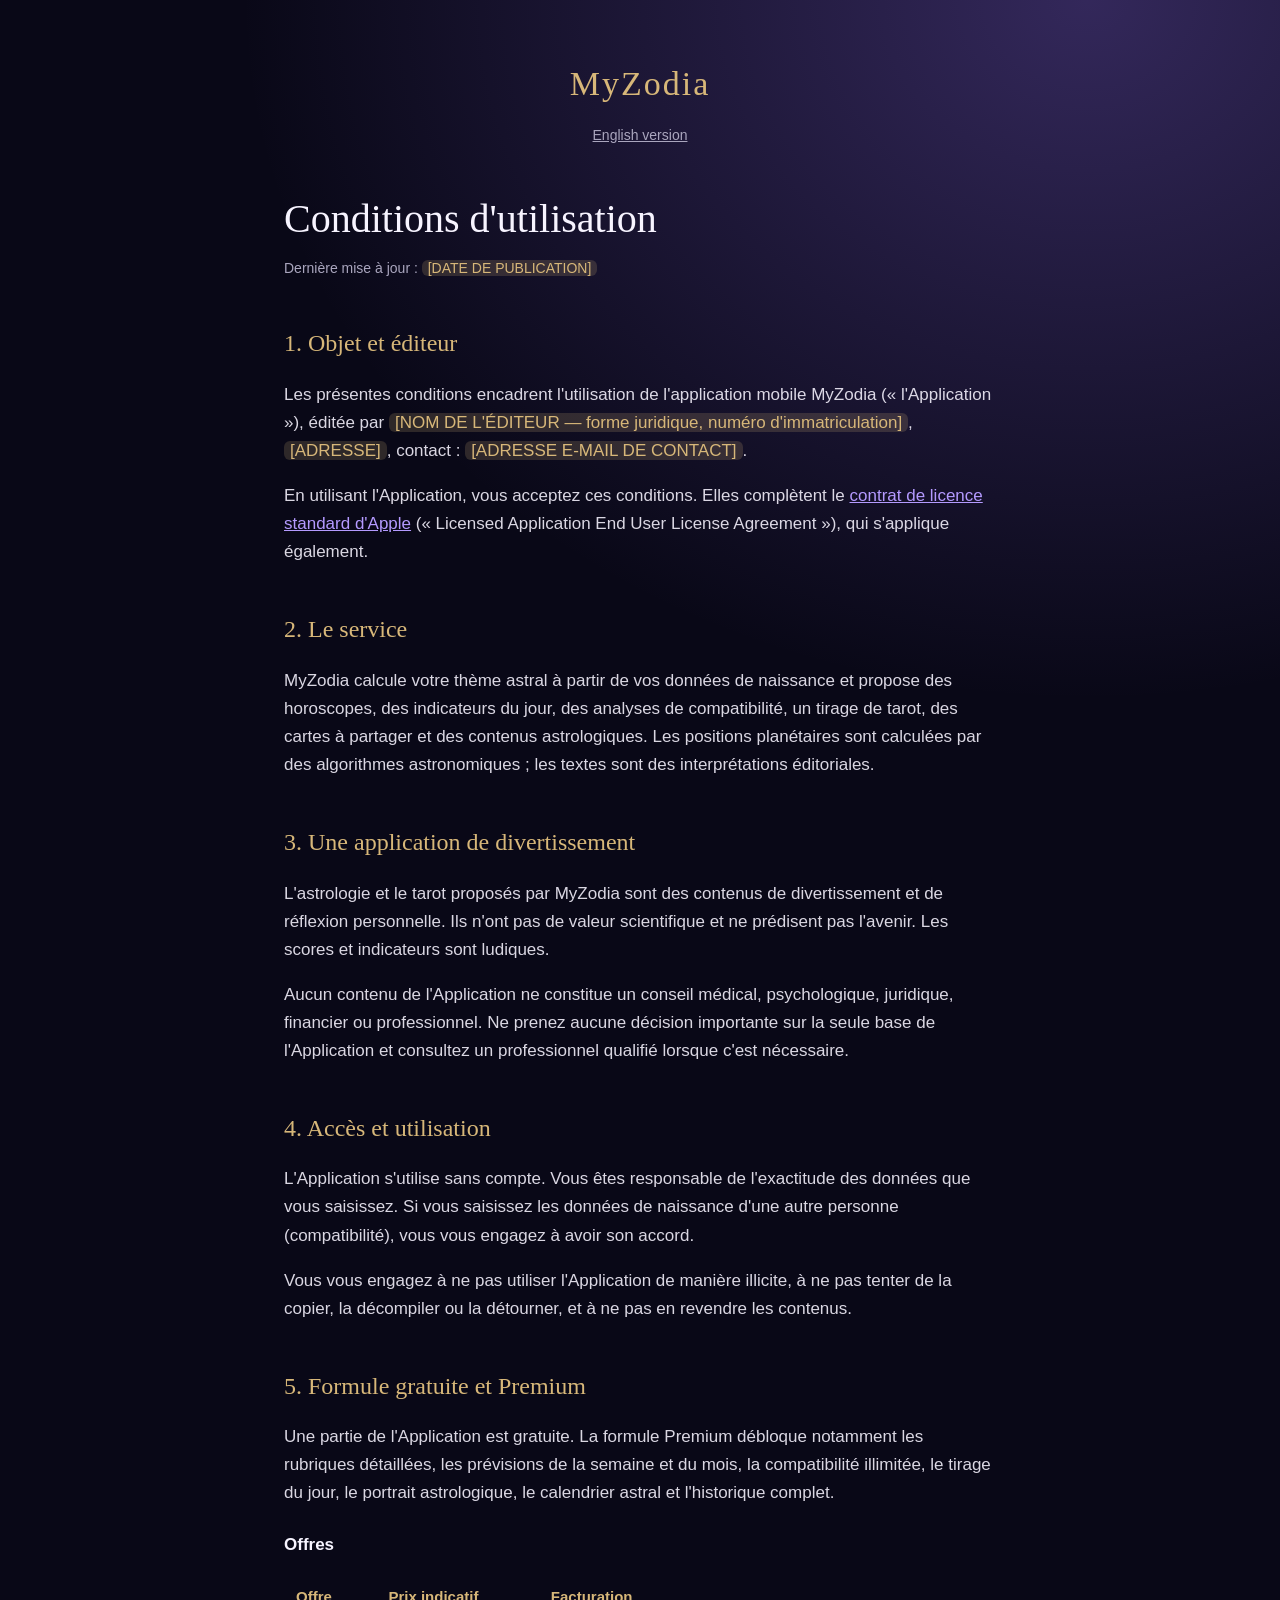
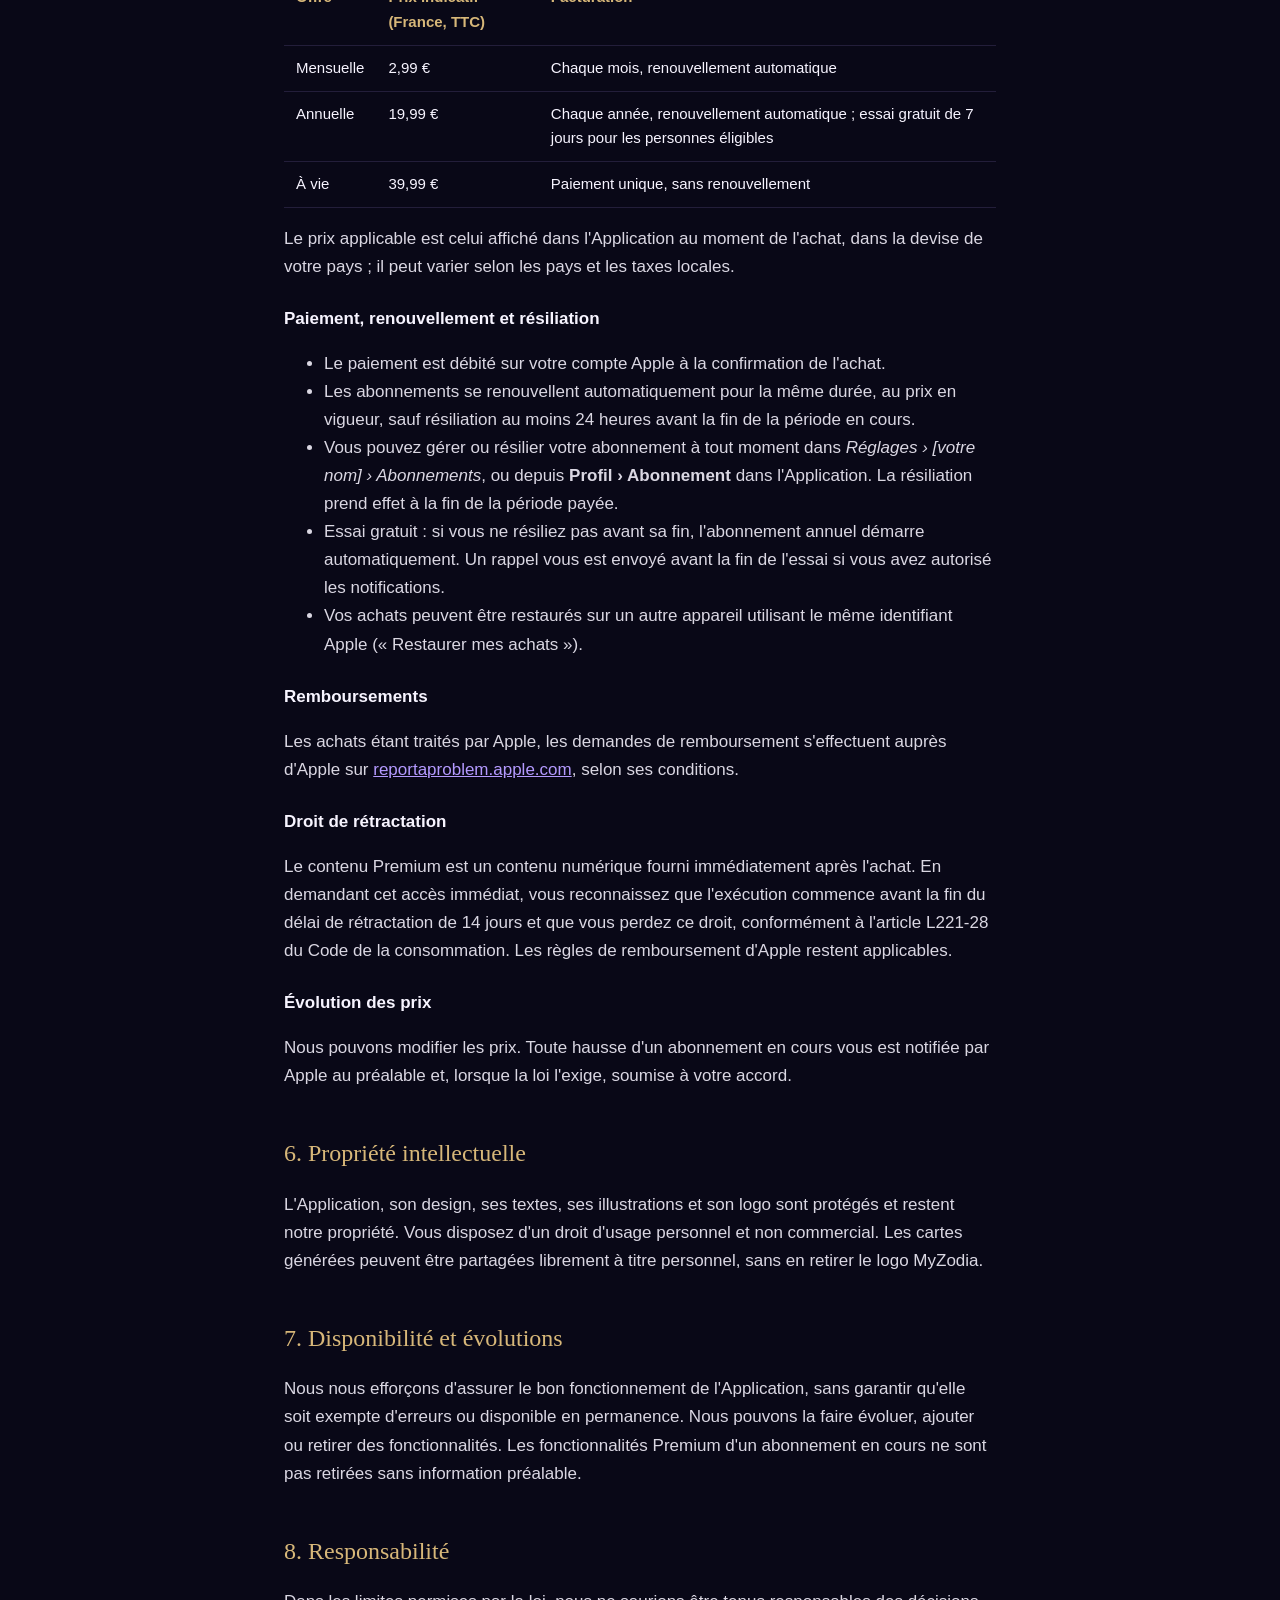
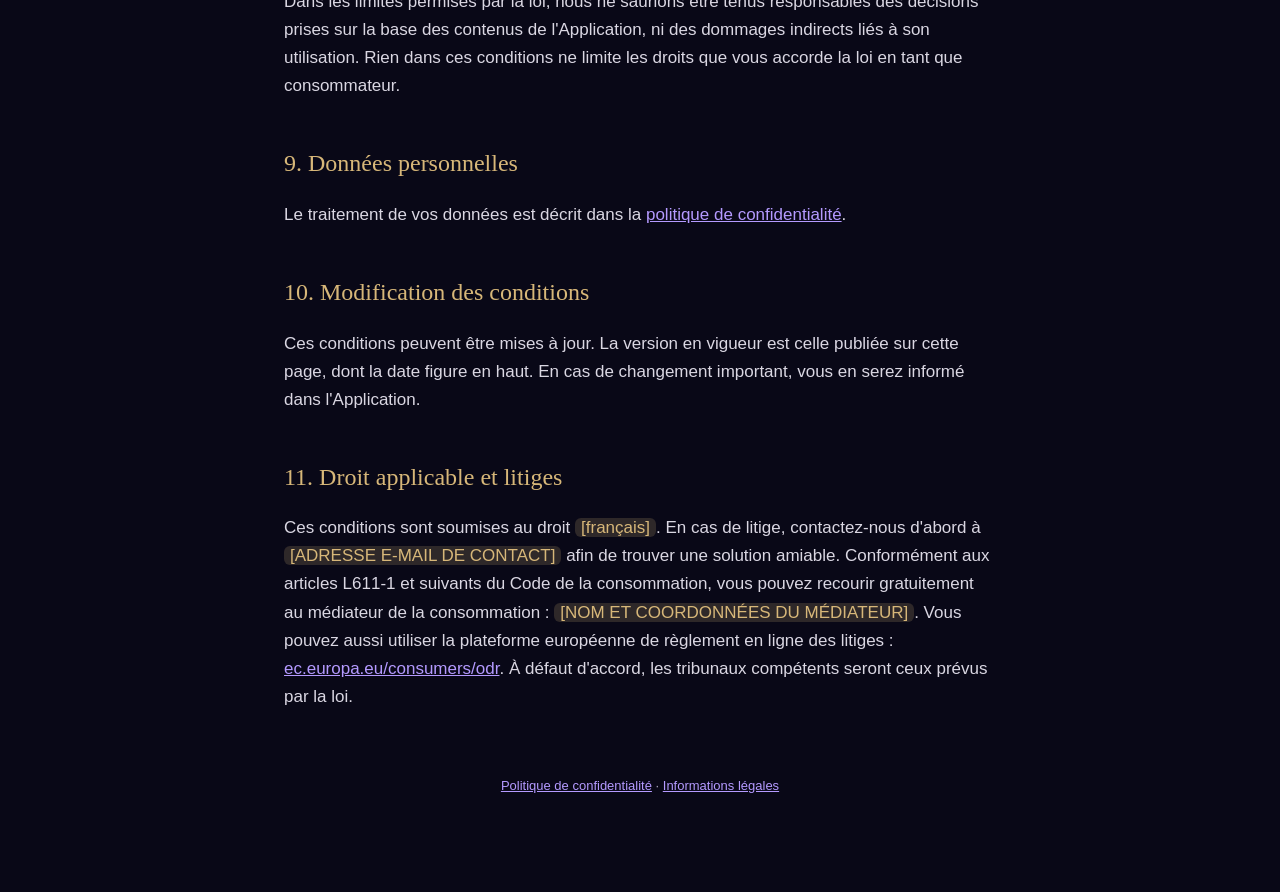
==== conditions.html @ 707ae6b3 "Documents légaux MyZodia : confidentialité et conditions d'utilisation (FR/EN) Site statique prêt po" ====
<!DOCTYPE html>
<html lang="fr">
<head>
  <meta charset="utf-8">
  <meta name="viewport" content="width=device-width, initial-scale=1">
  <title>Conditions d'utilisation — MyZodia</title>
  <link rel="stylesheet" href="style.css">
</head>
<body>
<main>
  <header>
    <a class="brand" href="index.html">MyZodia</a>
    <div class="lang"><a href="terms.html">English version</a></div>
  </header>

  <h1>Conditions d'utilisation</h1>
  <p class="updated">Dernière mise à jour : <span class="todo">[DATE DE PUBLICATION]</span></p>

  <h2>1. Objet et éditeur</h2>
  <p>Les présentes conditions encadrent l'utilisation de l'application mobile MyZodia (« l'Application »), éditée par <span class="todo">[NOM DE L'ÉDITEUR — forme juridique, numéro d'immatriculation]</span>, <span class="todo">[ADRESSE]</span>, contact : <span class="todo">[ADRESSE E-MAIL DE CONTACT]</span>.</p>
  <p>En utilisant l'Application, vous acceptez ces conditions. Elles complètent le <a href="https://www.apple.com/legal/internet-services/itunes/dev/stdeula/">contrat de licence standard d'Apple</a> (« Licensed Application End User License Agreement »), qui s'applique également.</p>

  <h2>2. Le service</h2>
  <p>MyZodia calcule votre thème astral à partir de vos données de naissance et propose des horoscopes, des indicateurs du jour, des analyses de compatibilité, un tirage de tarot, des cartes à partager et des contenus astrologiques. Les positions planétaires sont calculées par des algorithmes astronomiques ; les textes sont des interprétations éditoriales.</p>

  <h2>3. Une application de divertissement</h2>
  <p>L'astrologie et le tarot proposés par MyZodia sont des contenus de divertissement et de réflexion personnelle. Ils n'ont pas de valeur scientifique et ne prédisent pas l'avenir. Les scores et indicateurs sont ludiques.</p>
  <p>Aucun contenu de l'Application ne constitue un conseil médical, psychologique, juridique, financier ou professionnel. Ne prenez aucune décision importante sur la seule base de l'Application et consultez un professionnel qualifié lorsque c'est nécessaire.</p>

  <h2>4. Accès et utilisation</h2>
  <p>L'Application s'utilise sans compte. Vous êtes responsable de l'exactitude des données que vous saisissez. Si vous saisissez les données de naissance d'une autre personne (compatibilité), vous vous engagez à avoir son accord.</p>
  <p>Vous vous engagez à ne pas utiliser l'Application de manière illicite, à ne pas tenter de la copier, la décompiler ou la détourner, et à ne pas en revendre les contenus.</p>

  <h2>5. Formule gratuite et Premium</h2>
  <p>Une partie de l'Application est gratuite. La formule Premium débloque notamment les rubriques détaillées, les prévisions de la semaine et du mois, la compatibilité illimitée, le tirage du jour, le portrait astrologique, le calendrier astral et l'historique complet.</p>
  <h3>Offres</h3>
  <table>
    <tr><th>Offre</th><th>Prix indicatif (France, TTC)</th><th>Facturation</th></tr>
    <tr><td>Mensuelle</td><td>2,99 €</td><td>Chaque mois, renouvellement automatique</td></tr>
    <tr><td>Annuelle</td><td>19,99 €</td><td>Chaque année, renouvellement automatique ; essai gratuit de 7 jours pour les personnes éligibles</td></tr>
    <tr><td>À vie</td><td>39,99 €</td><td>Paiement unique, sans renouvellement</td></tr>
  </table>
  <p>Le prix applicable est celui affiché dans l'Application au moment de l'achat, dans la devise de votre pays ; il peut varier selon les pays et les taxes locales.</p>
  <h3>Paiement, renouvellement et résiliation</h3>
  <ul>
    <li>Le paiement est débité sur votre compte Apple à la confirmation de l'achat.</li>
    <li>Les abonnements se renouvellent automatiquement pour la même durée, au prix en vigueur, sauf résiliation au moins 24 heures avant la fin de la période en cours.</li>
    <li>Vous pouvez gérer ou résilier votre abonnement à tout moment dans <em>Réglages › [votre nom] › Abonnements</em>, ou depuis <strong>Profil › Abonnement</strong> dans l'Application. La résiliation prend effet à la fin de la période payée.</li>
    <li>Essai gratuit : si vous ne résiliez pas avant sa fin, l'abonnement annuel démarre automatiquement. Un rappel vous est envoyé avant la fin de l'essai si vous avez autorisé les notifications.</li>
    <li>Vos achats peuvent être restaurés sur un autre appareil utilisant le même identifiant Apple (« Restaurer mes achats »).</li>
  </ul>
  <h3>Remboursements</h3>
  <p>Les achats étant traités par Apple, les demandes de remboursement s'effectuent auprès d'Apple sur <a href="https://reportaproblem.apple.com/">reportaproblem.apple.com</a>, selon ses conditions.</p>
  <h3>Droit de rétractation</h3>
  <p>Le contenu Premium est un contenu numérique fourni immédiatement après l'achat. En demandant cet accès immédiat, vous reconnaissez que l'exécution commence avant la fin du délai de rétractation de 14 jours et que vous perdez ce droit, conformément à l'article L221-28 du Code de la consommation. Les règles de remboursement d'Apple restent applicables.</p>
  <h3>Évolution des prix</h3>
  <p>Nous pouvons modifier les prix. Toute hausse d'un abonnement en cours vous est notifiée par Apple au préalable et, lorsque la loi l'exige, soumise à votre accord.</p>

  <h2>6. Propriété intellectuelle</h2>
  <p>L'Application, son design, ses textes, ses illustrations et son logo sont protégés et restent notre propriété. Vous disposez d'un droit d'usage personnel et non commercial. Les cartes générées peuvent être partagées librement à titre personnel, sans en retirer le logo MyZodia.</p>

  <h2>7. Disponibilité et évolutions</h2>
  <p>Nous nous efforçons d'assurer le bon fonctionnement de l'Application, sans garantir qu'elle soit exempte d'erreurs ou disponible en permanence. Nous pouvons la faire évoluer, ajouter ou retirer des fonctionnalités. Les fonctionnalités Premium d'un abonnement en cours ne sont pas retirées sans information préalable.</p>

  <h2>8. Responsabilité</h2>
  <p>Dans les limites permises par la loi, nous ne saurions être tenus responsables des décisions prises sur la base des contenus de l'Application, ni des dommages indirects liés à son utilisation. Rien dans ces conditions ne limite les droits que vous accorde la loi en tant que consommateur.</p>

  <h2>9. Données personnelles</h2>
  <p>Le traitement de vos données est décrit dans la <a href="confidentialite.html">politique de confidentialité</a>.</p>

  <h2>10. Modification des conditions</h2>
  <p>Ces conditions peuvent être mises à jour. La version en vigueur est celle publiée sur cette page, dont la date figure en haut. En cas de changement important, vous en serez informé dans l'Application.</p>

  <h2>11. Droit applicable et litiges</h2>
  <p>Ces conditions sont soumises au droit <span class="todo">[français]</span>. En cas de litige, contactez-nous d'abord à <span class="todo">[ADRESSE E-MAIL DE CONTACT]</span> afin de trouver une solution amiable. Conformément aux articles L611-1 et suivants du Code de la consommation, vous pouvez recourir gratuitement au médiateur de la consommation : <span class="todo">[NOM ET COORDONNÉES DU MÉDIATEUR]</span>. Vous pouvez aussi utiliser la plateforme européenne de règlement en ligne des litiges : <a href="https://ec.europa.eu/consumers/odr">ec.europa.eu/consumers/odr</a>. À défaut d'accord, les tribunaux compétents seront ceux prévus par la loi.</p>

  <footer><a href="confidentialite.html">Politique de confidentialité</a> · <a href="index.html">Informations légales</a></footer>
</main>
</body>
</html>
---- style.css ----
:root {
  --bg: #090817;
  --bg2: #151229;
  --violet: #8263D8;
  --violet-light: #B49AFF;
  --gold: #D7B779;
  --text: #F7F4FF;
  --muted: #AAA6BE;
}

* { box-sizing: border-box; }

body {
  margin: 0;
  background: radial-gradient(ellipse at 85% 0%, rgba(130, 99, 216, 0.35), transparent 55%), var(--bg);
  background-attachment: fixed;
  color: var(--text);
  font: 17px/1.65 -apple-system, BlinkMacSystemFont, "Segoe UI", Roboto, sans-serif;
}

main {
  max-width: 760px;
  margin: 0 auto;
  padding: 56px 24px 96px;
}

header { text-align: center; margin-bottom: 48px; }

.brand {
  font-family: "New York", "Iowan Old Style", Georgia, serif;
  font-size: 34px;
  letter-spacing: 2px;
  color: var(--gold);
  text-decoration: none;
}

.lang { margin-top: 12px; font-size: 14px; }
.lang a { color: var(--muted); margin: 0 8px; }

h1 {
  font-family: "New York", "Iowan Old Style", Georgia, serif;
  font-weight: 400;
  font-size: 40px;
  line-height: 1.2;
  margin: 0 0 8px;
}

h2 {
  font-family: "New York", "Iowan Old Style", Georgia, serif;
  font-weight: 400;
  font-size: 24px;
  color: var(--gold);
  margin: 44px 0 12px;
}

h3 { font-size: 17px; margin: 24px 0 6px; }

p, li { color: rgba(247, 244, 255, 0.88); }
a { color: var(--violet-light); }
.updated { color: var(--muted); font-size: 14px; }

.summary {
  background: var(--bg2);
  border: 1px solid rgba(180, 154, 255, 0.2);
  border-radius: 20px;
  padding: 20px 24px;
  margin: 28px 0;
}

.summary li { margin: 6px 0; }

table { width: 100%; border-collapse: collapse; margin: 16px 0; font-size: 15px; }
th, td { text-align: left; padding: 10px 12px; border-bottom: 1px solid rgba(180, 154, 255, 0.15); vertical-align: top; }
th { color: var(--gold); font-weight: 600; }

.todo { background: rgba(215, 183, 121, 0.18); color: var(--gold); padding: 0 6px; border-radius: 6px; }

.cards { display: grid; gap: 16px; grid-template-columns: repeat(auto-fit, minmax(240px, 1fr)); margin-top: 32px; }
.card {
  display: block;
  background: var(--bg2);
  border: 1px solid rgba(180, 154, 255, 0.2);
  border-radius: 20px;
  padding: 22px;
  text-decoration: none;
  color: var(--text);
}
.card:hover { border-color: var(--gold); }
.card span { color: var(--muted); font-size: 14px; }

footer { margin-top: 64px; text-align: center; color: var(--muted); font-size: 13px; }
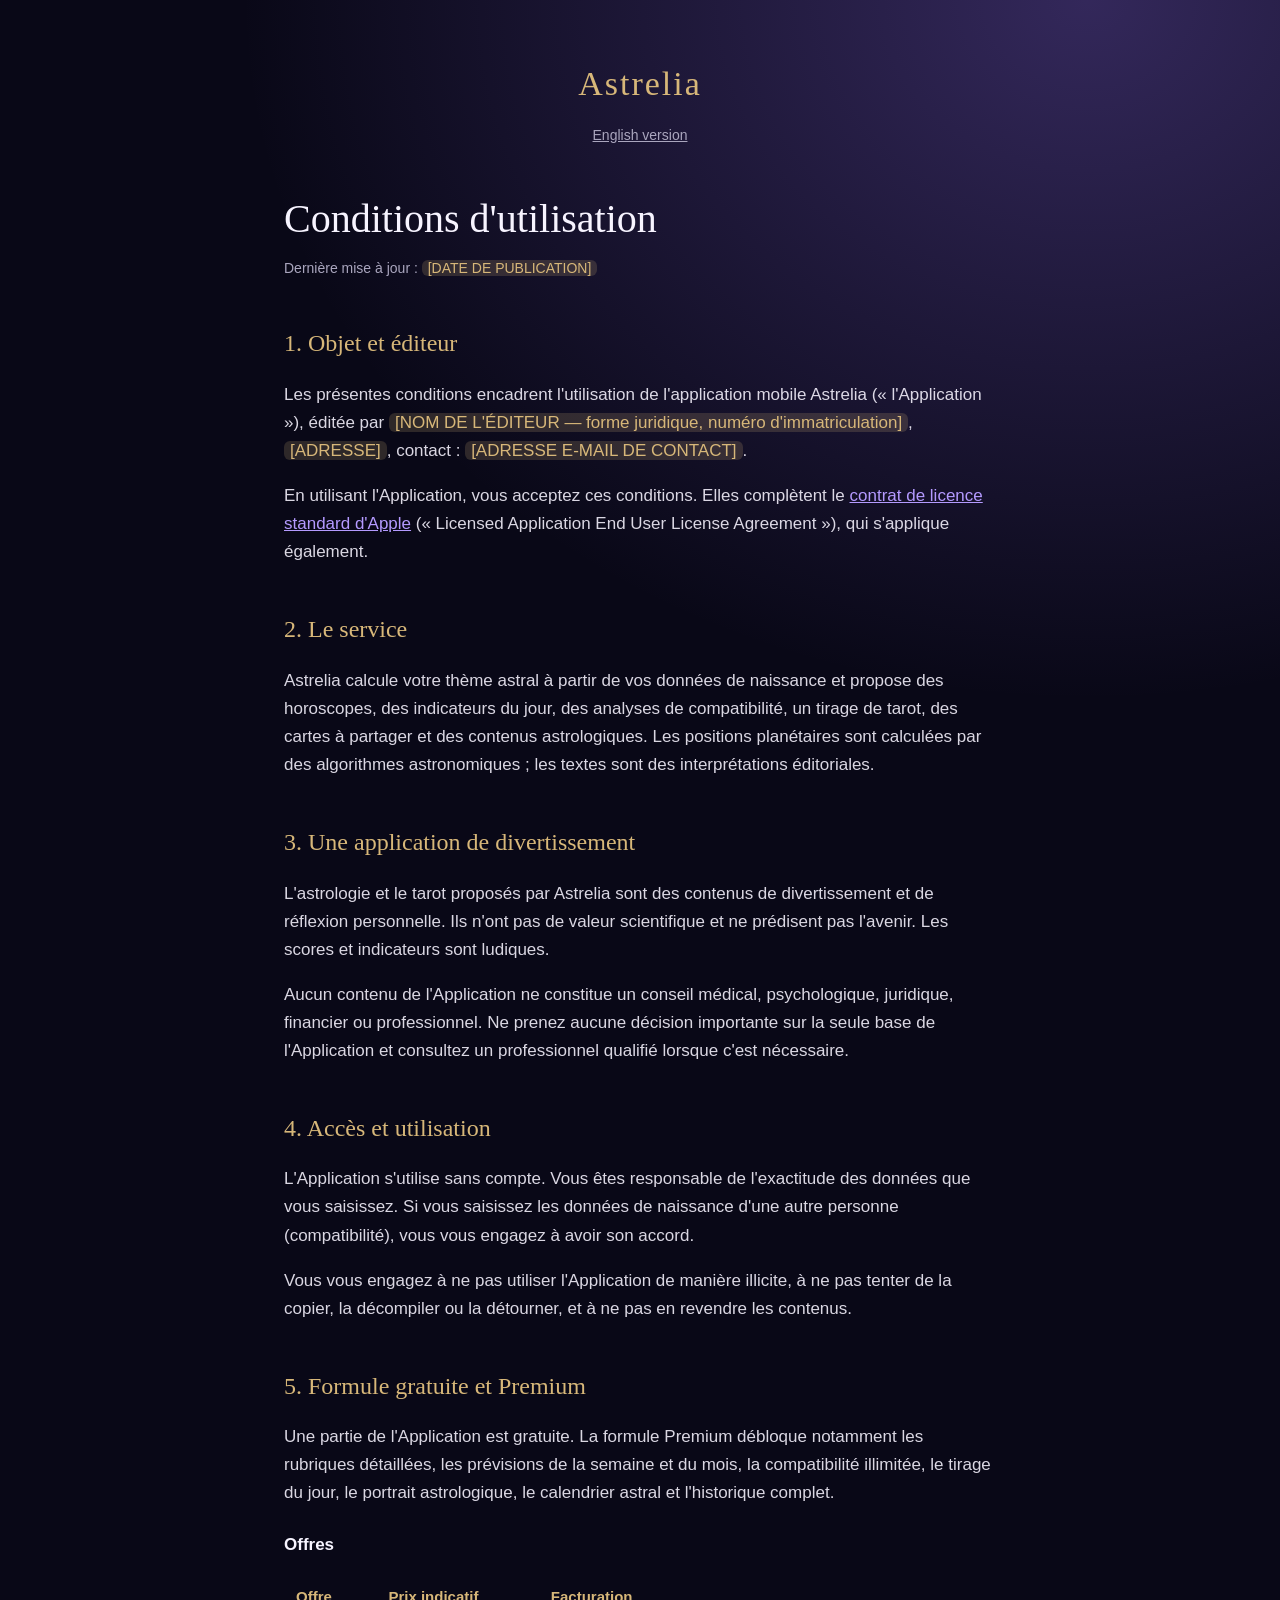
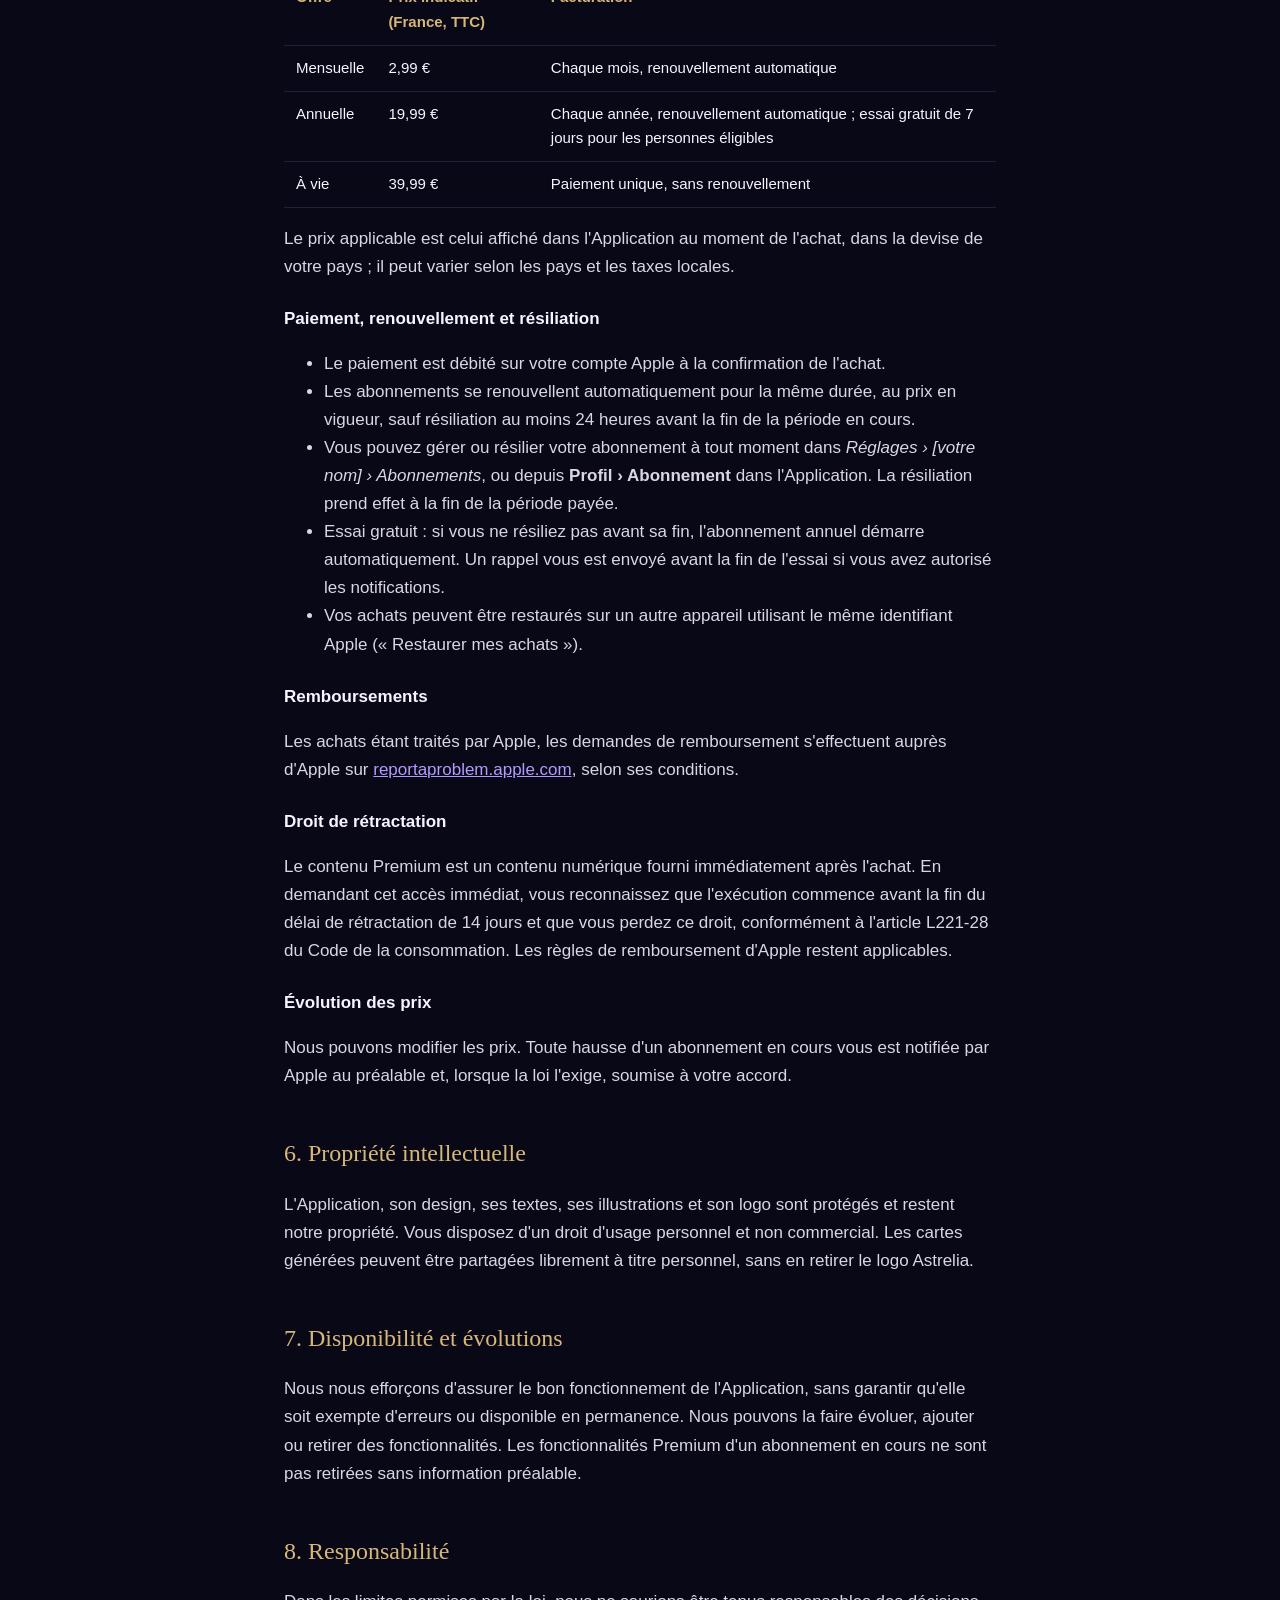
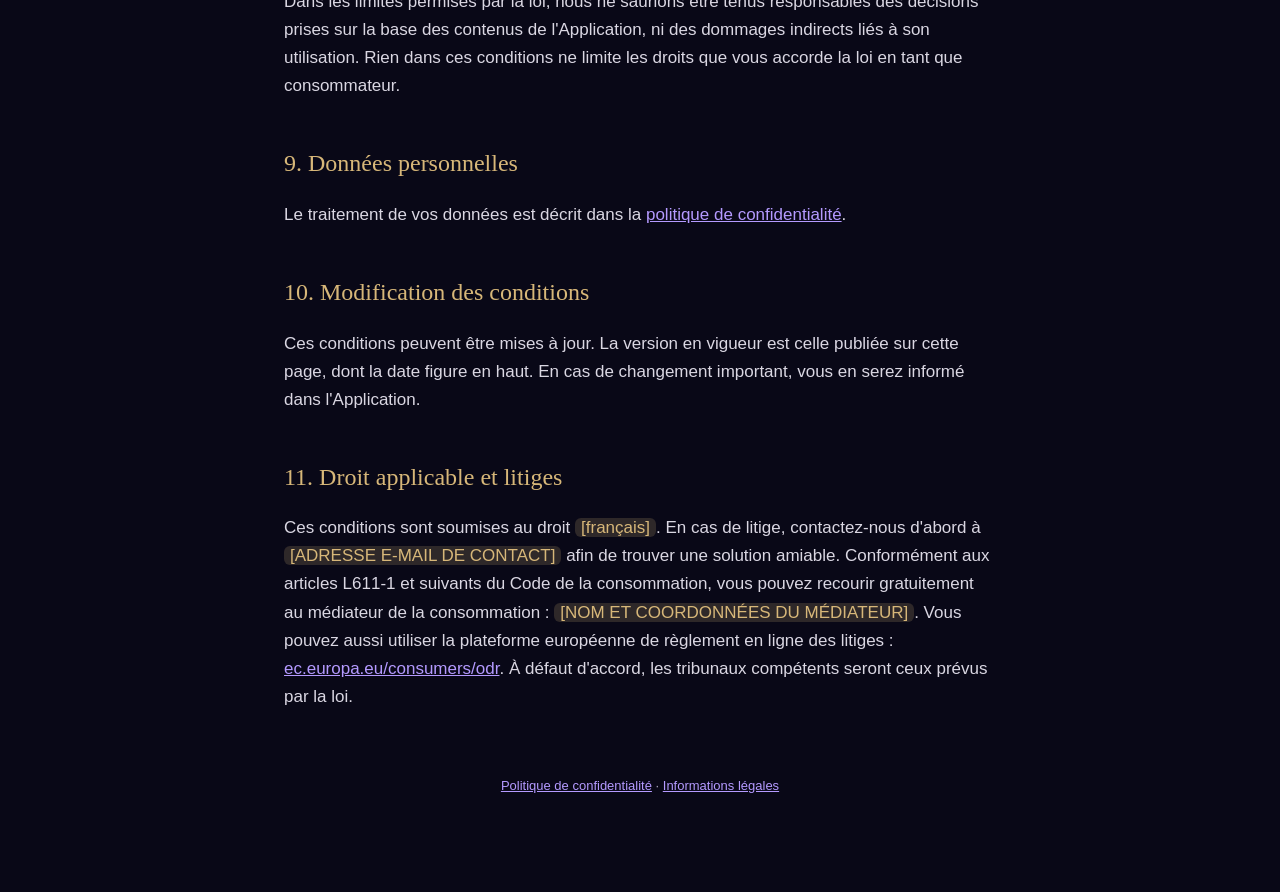
==== commit 1534f1d5: "Renommage de l'app : MyZodia devient Astrelia Co-Authored-By: Claude Opus 5.5 <noreply@anthropic.com" ====
--- a/conditions.html
+++ b/conditions.html
@@ -3,13 +3,13 @@
 <head>
   <meta charset="utf-8">
   <meta name="viewport" content="width=device-width, initial-scale=1">
-  <title>Conditions d'utilisation — MyZodia</title>
+  <title>Conditions d'utilisation — Astrelia</title>
   <link rel="stylesheet" href="style.css">
 </head>
 <body>
 <main>
   <header>
-    <a class="brand" href="index.html">MyZodia</a>
+    <a class="brand" href="index.html">Astrelia</a>
     <div class="lang"><a href="terms.html">English version</a></div>
   </header>
 
@@ -17,14 +17,14 @@
   <p class="updated">Dernière mise à jour : <span class="todo">[DATE DE PUBLICATION]</span></p>
 
   <h2>1. Objet et éditeur</h2>
-  <p>Les présentes conditions encadrent l'utilisation de l'application mobile MyZodia (« l'Application »), éditée par <span class="todo">[NOM DE L'ÉDITEUR — forme juridique, numéro d'immatriculation]</span>, <span class="todo">[ADRESSE]</span>, contact : <span class="todo">[ADRESSE E-MAIL DE CONTACT]</span>.</p>
+  <p>Les présentes conditions encadrent l'utilisation de l'application mobile Astrelia (« l'Application »), éditée par <span class="todo">[NOM DE L'ÉDITEUR — forme juridique, numéro d'immatriculation]</span>, <span class="todo">[ADRESSE]</span>, contact : <span class="todo">[ADRESSE E-MAIL DE CONTACT]</span>.</p>
   <p>En utilisant l'Application, vous acceptez ces conditions. Elles complètent le <a href="https://www.apple.com/legal/internet-services/itunes/dev/stdeula/">contrat de licence standard d'Apple</a> (« Licensed Application End User License Agreement »), qui s'applique également.</p>
 
   <h2>2. Le service</h2>
-  <p>MyZodia calcule votre thème astral à partir de vos données de naissance et propose des horoscopes, des indicateurs du jour, des analyses de compatibilité, un tirage de tarot, des cartes à partager et des contenus astrologiques. Les positions planétaires sont calculées par des algorithmes astronomiques ; les textes sont des interprétations éditoriales.</p>
+  <p>Astrelia calcule votre thème astral à partir de vos données de naissance et propose des horoscopes, des indicateurs du jour, des analyses de compatibilité, un tirage de tarot, des cartes à partager et des contenus astrologiques. Les positions planétaires sont calculées par des algorithmes astronomiques ; les textes sont des interprétations éditoriales.</p>
 
   <h2>3. Une application de divertissement</h2>
-  <p>L'astrologie et le tarot proposés par MyZodia sont des contenus de divertissement et de réflexion personnelle. Ils n'ont pas de valeur scientifique et ne prédisent pas l'avenir. Les scores et indicateurs sont ludiques.</p>
+  <p>L'astrologie et le tarot proposés par Astrelia sont des contenus de divertissement et de réflexion personnelle. Ils n'ont pas de valeur scientifique et ne prédisent pas l'avenir. Les scores et indicateurs sont ludiques.</p>
   <p>Aucun contenu de l'Application ne constitue un conseil médical, psychologique, juridique, financier ou professionnel. Ne prenez aucune décision importante sur la seule base de l'Application et consultez un professionnel qualifié lorsque c'est nécessaire.</p>
 
   <h2>4. Accès et utilisation</h2>
@@ -57,7 +57,7 @@
   <p>Nous pouvons modifier les prix. Toute hausse d'un abonnement en cours vous est notifiée par Apple au préalable et, lorsque la loi l'exige, soumise à votre accord.</p>
 
   <h2>6. Propriété intellectuelle</h2>
-  <p>L'Application, son design, ses textes, ses illustrations et son logo sont protégés et restent notre propriété. Vous disposez d'un droit d'usage personnel et non commercial. Les cartes générées peuvent être partagées librement à titre personnel, sans en retirer le logo MyZodia.</p>
+  <p>L'Application, son design, ses textes, ses illustrations et son logo sont protégés et restent notre propriété. Vous disposez d'un droit d'usage personnel et non commercial. Les cartes générées peuvent être partagées librement à titre personnel, sans en retirer le logo Astrelia.</p>
 
   <h2>7. Disponibilité et évolutions</h2>
   <p>Nous nous efforçons d'assurer le bon fonctionnement de l'Application, sans garantir qu'elle soit exempte d'erreurs ou disponible en permanence. Nous pouvons la faire évoluer, ajouter ou retirer des fonctionnalités. Les fonctionnalités Premium d'un abonnement en cours ne sont pas retirées sans information préalable.</p>
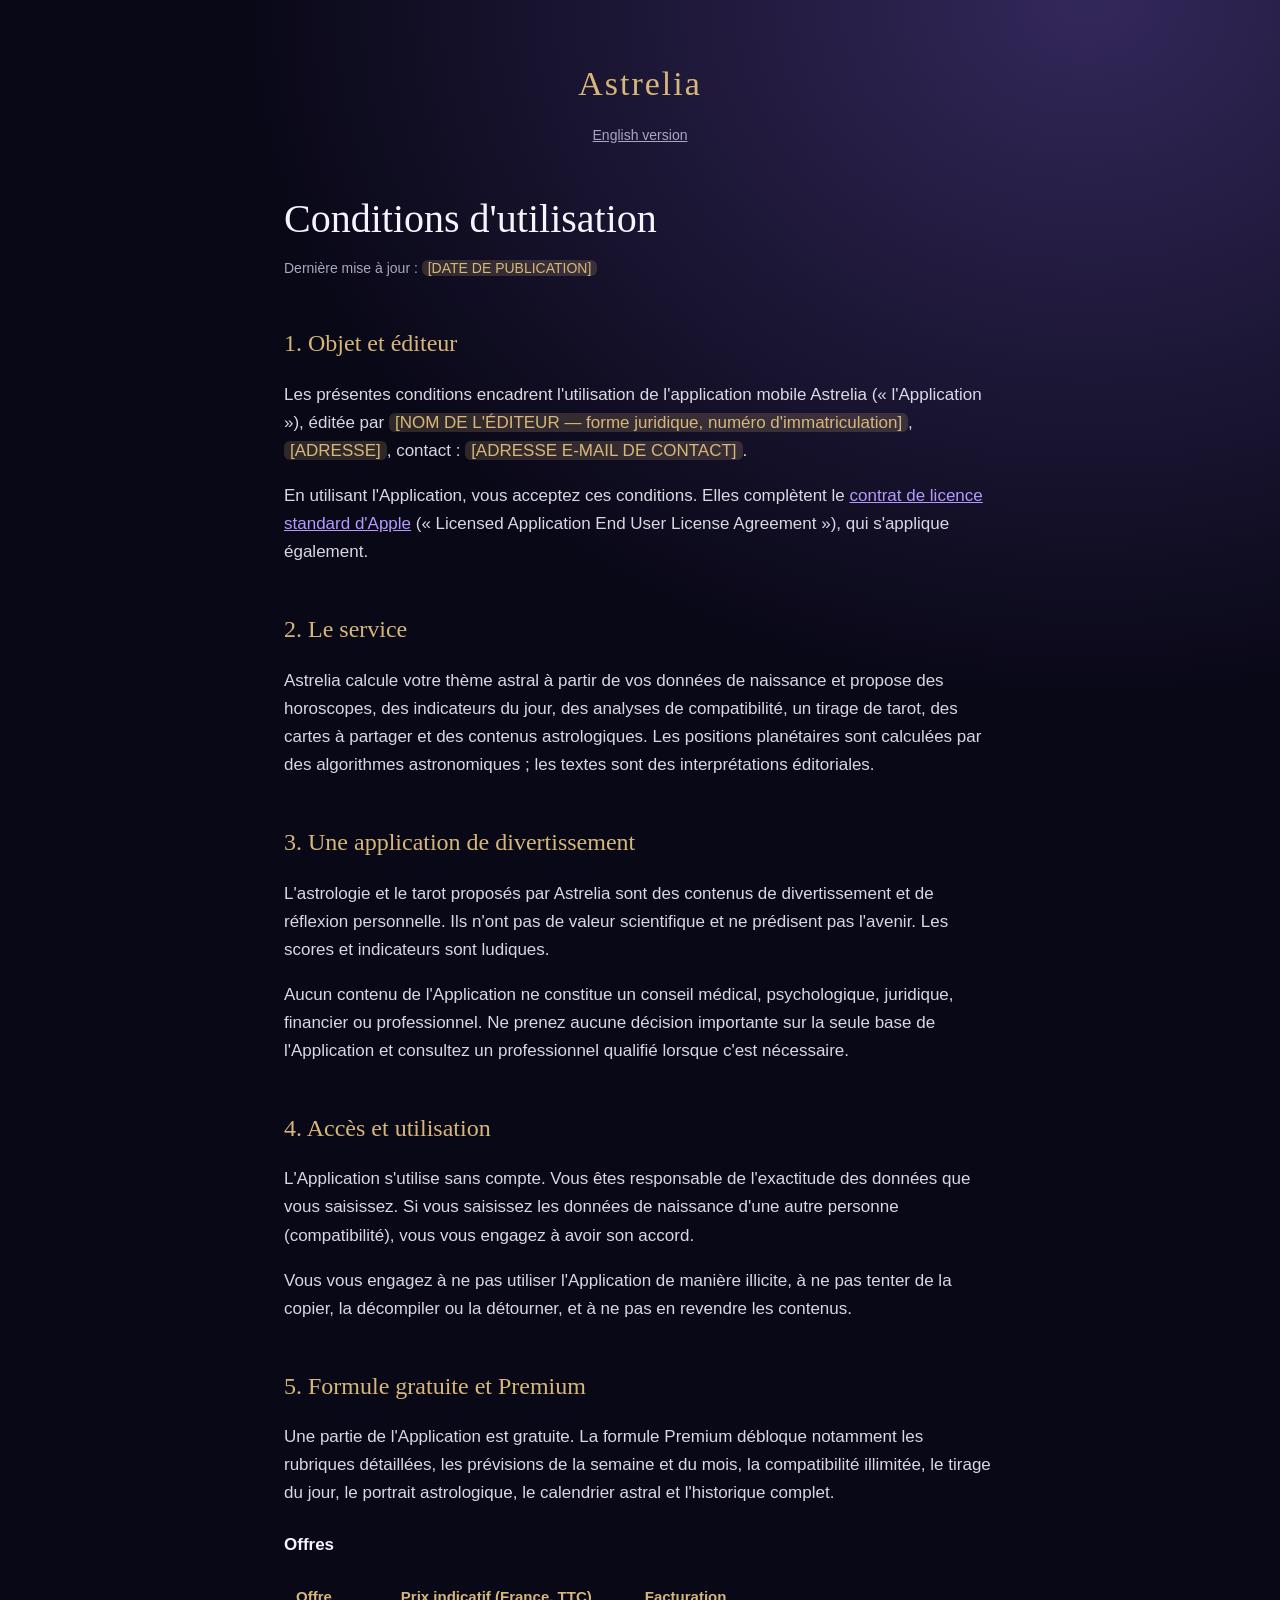
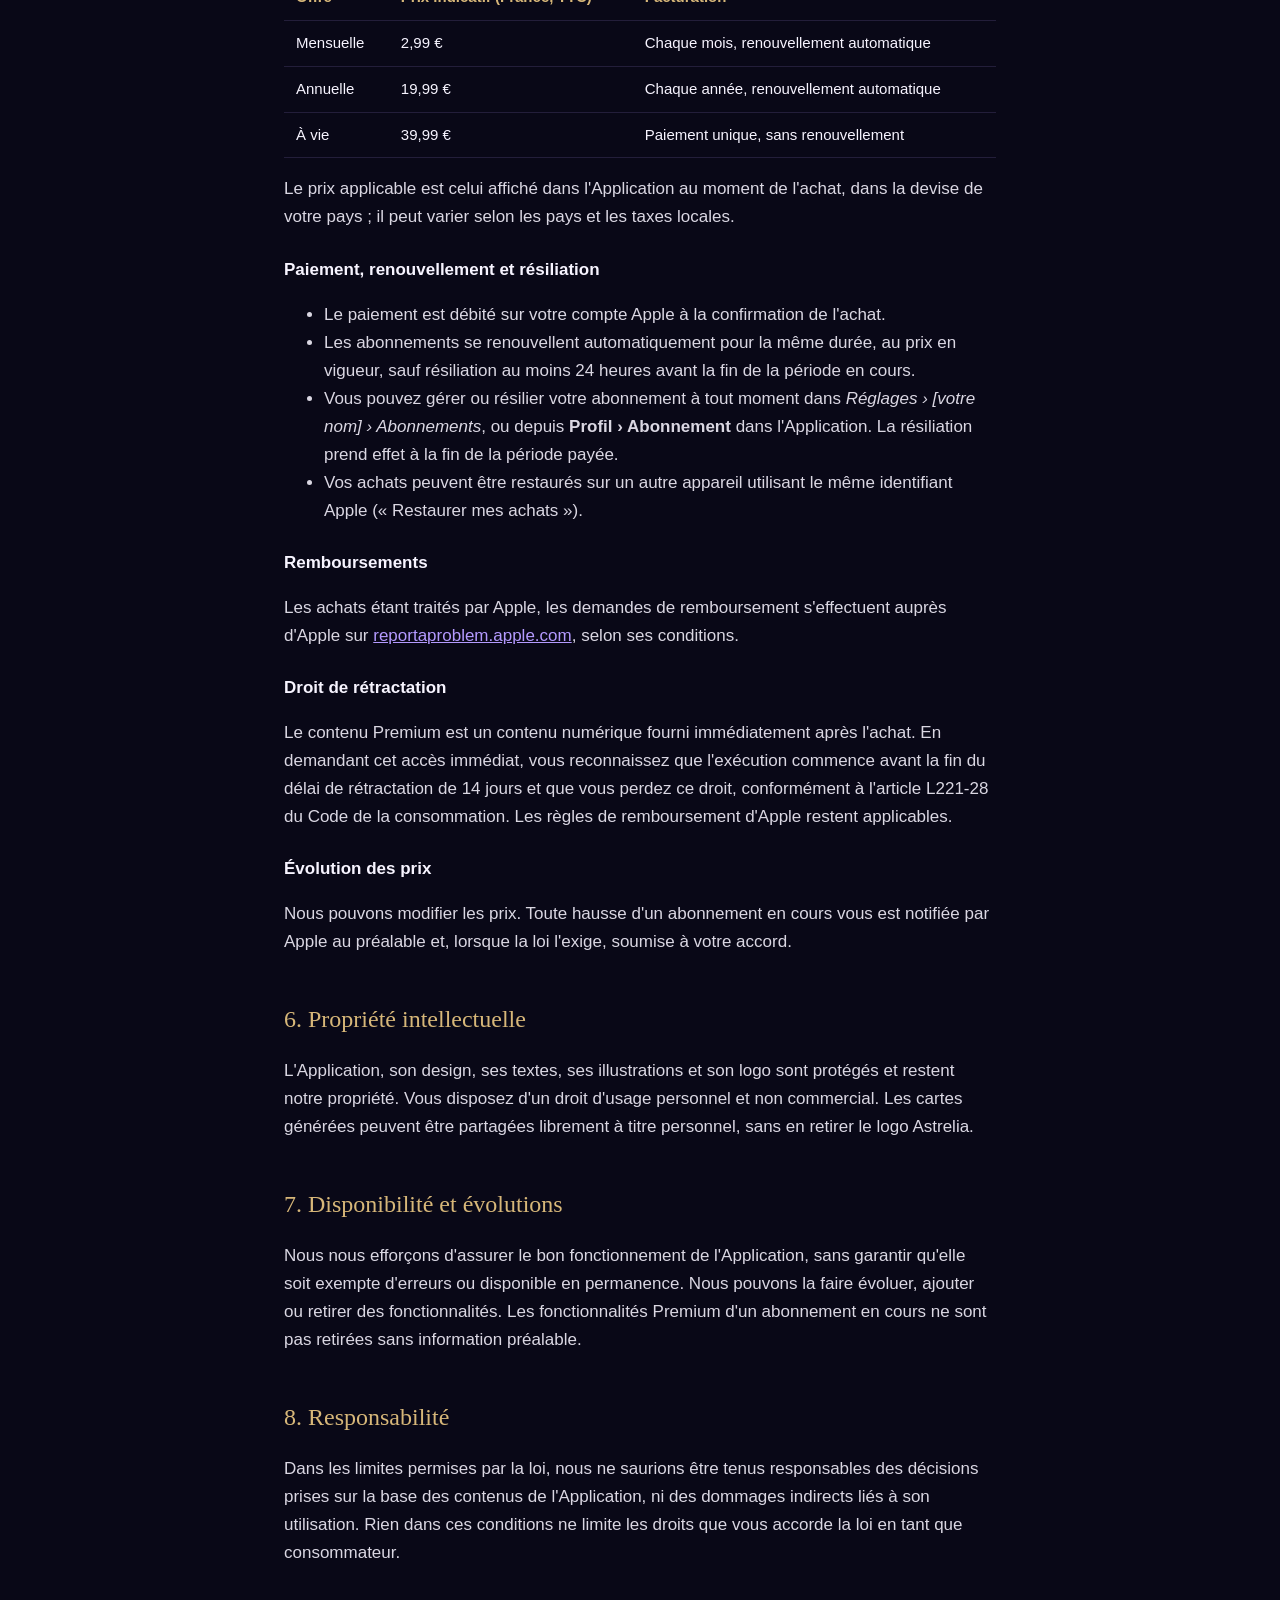
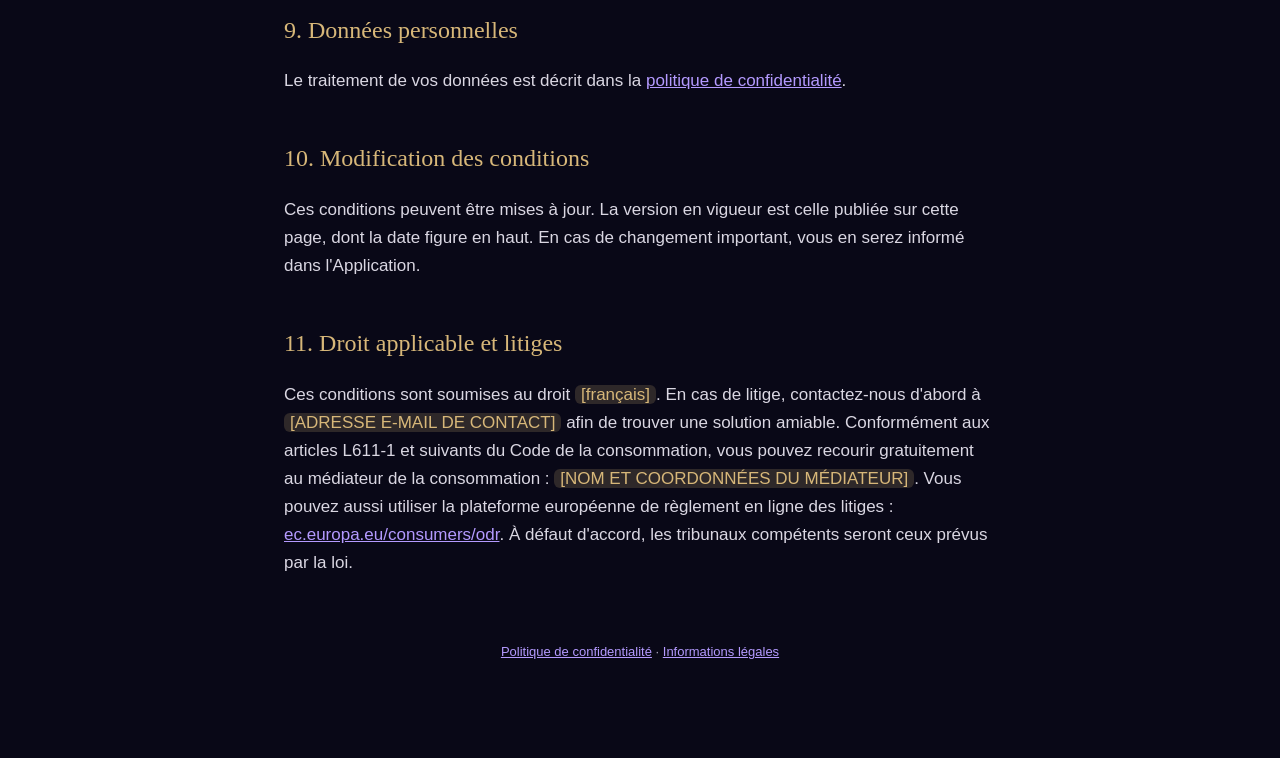
==== commit 2b2372f6: "Retrait de l'essai gratuit de 7 jours des conditions Co-Authored-By: Claude Opus 5.5 <noreply@anthro" ====
--- a/conditions.html
+++ b/conditions.html
@@ -37,7 +37,7 @@
   <table>
     <tr><th>Offre</th><th>Prix indicatif (France, TTC)</th><th>Facturation</th></tr>
     <tr><td>Mensuelle</td><td>2,99 €</td><td>Chaque mois, renouvellement automatique</td></tr>
-    <tr><td>Annuelle</td><td>19,99 €</td><td>Chaque année, renouvellement automatique ; essai gratuit de 7 jours pour les personnes éligibles</td></tr>
+    <tr><td>Annuelle</td><td>19,99 €</td><td>Chaque année, renouvellement automatique</td></tr>
     <tr><td>À vie</td><td>39,99 €</td><td>Paiement unique, sans renouvellement</td></tr>
   </table>
   <p>Le prix applicable est celui affiché dans l'Application au moment de l'achat, dans la devise de votre pays ; il peut varier selon les pays et les taxes locales.</p>
@@ -46,7 +46,6 @@
     <li>Le paiement est débité sur votre compte Apple à la confirmation de l'achat.</li>
     <li>Les abonnements se renouvellent automatiquement pour la même durée, au prix en vigueur, sauf résiliation au moins 24 heures avant la fin de la période en cours.</li>
     <li>Vous pouvez gérer ou résilier votre abonnement à tout moment dans <em>Réglages › [votre nom] › Abonnements</em>, ou depuis <strong>Profil › Abonnement</strong> dans l'Application. La résiliation prend effet à la fin de la période payée.</li>
-    <li>Essai gratuit : si vous ne résiliez pas avant sa fin, l'abonnement annuel démarre automatiquement. Un rappel vous est envoyé avant la fin de l'essai si vous avez autorisé les notifications.</li>
     <li>Vos achats peuvent être restaurés sur un autre appareil utilisant le même identifiant Apple (« Restaurer mes achats »).</li>
   </ul>
   <h3>Remboursements</h3>
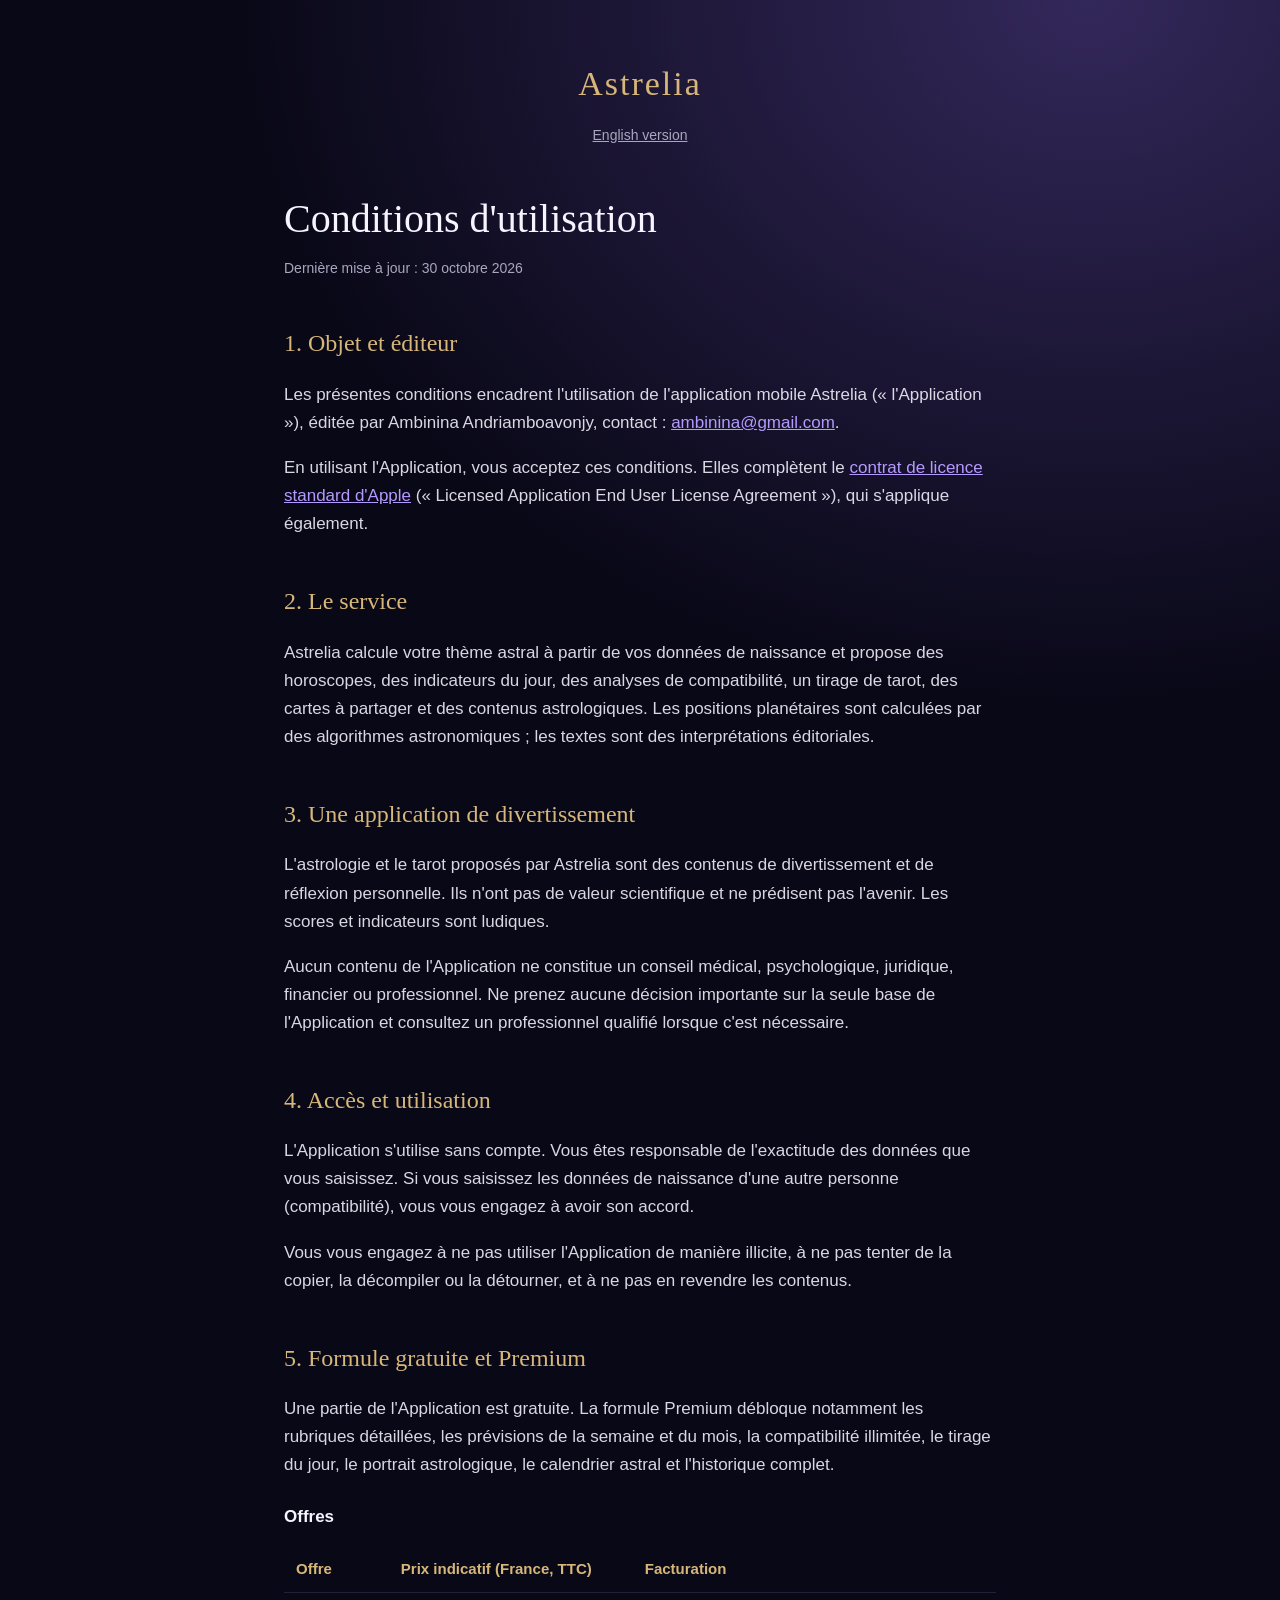
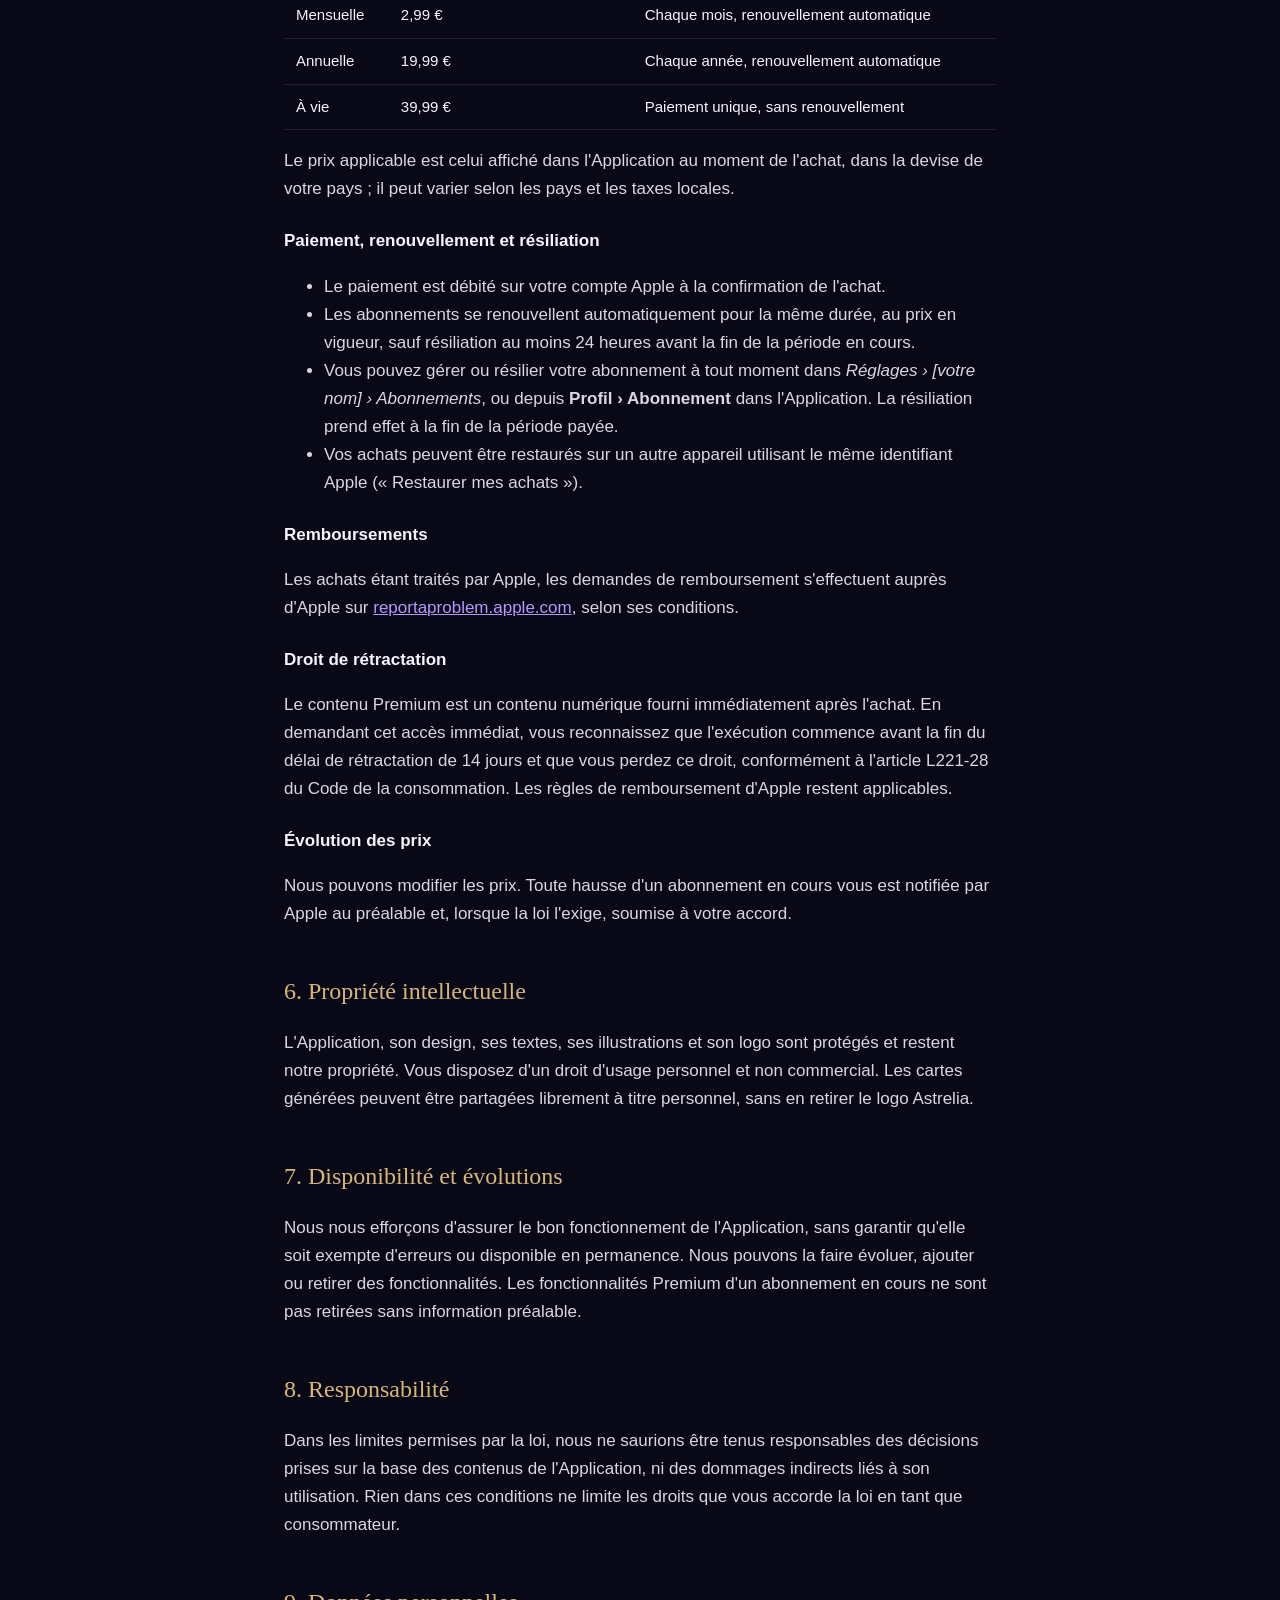
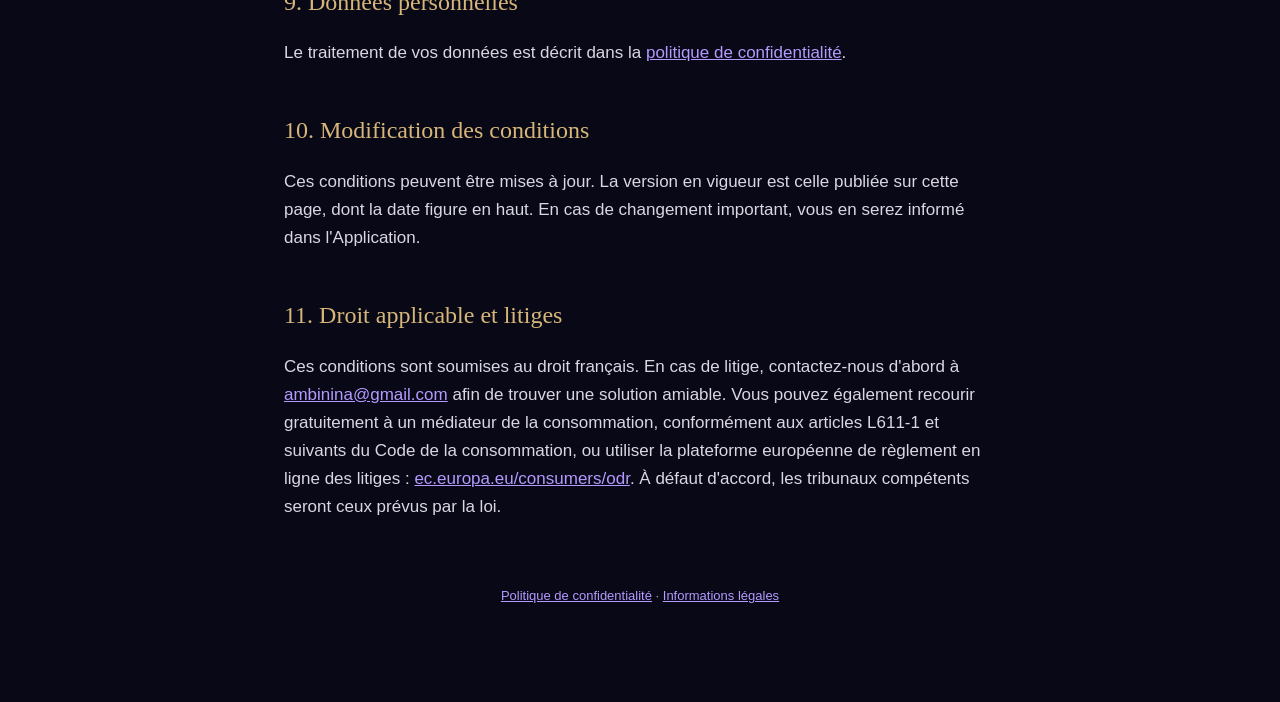
==== commit 2bc78838: "Éditeur et contact renseignés, pages d'assistance FR/EN Co-Authored-By: Claude Opus 5.5 <noreply@ant" ====
--- a/conditions.html
+++ b/conditions.html
@@ -14,10 +14,10 @@
   </header>
 
   <h1>Conditions d'utilisation</h1>
-  <p class="updated">Dernière mise à jour : <span class="todo">[DATE DE PUBLICATION]</span></p>
+  <p class="updated">Dernière mise à jour : 30 octobre 2026</p>
 
   <h2>1. Objet et éditeur</h2>
-  <p>Les présentes conditions encadrent l'utilisation de l'application mobile Astrelia (« l'Application »), éditée par <span class="todo">[NOM DE L'ÉDITEUR — forme juridique, numéro d'immatriculation]</span>, <span class="todo">[ADRESSE]</span>, contact : <span class="todo">[ADRESSE E-MAIL DE CONTACT]</span>.</p>
+  <p>Les présentes conditions encadrent l'utilisation de l'application mobile Astrelia (« l'Application »), éditée par Ambinina Andriamboavonjy, contact : <a href="mailto:ambinina@gmail.com">ambinina@gmail.com</a>.</p>
   <p>En utilisant l'Application, vous acceptez ces conditions. Elles complètent le <a href="https://www.apple.com/legal/internet-services/itunes/dev/stdeula/">contrat de licence standard d'Apple</a> (« Licensed Application End User License Agreement »), qui s'applique également.</p>
 
   <h2>2. Le service</h2>
@@ -71,7 +71,7 @@
   <p>Ces conditions peuvent être mises à jour. La version en vigueur est celle publiée sur cette page, dont la date figure en haut. En cas de changement important, vous en serez informé dans l'Application.</p>
 
   <h2>11. Droit applicable et litiges</h2>
-  <p>Ces conditions sont soumises au droit <span class="todo">[français]</span>. En cas de litige, contactez-nous d'abord à <span class="todo">[ADRESSE E-MAIL DE CONTACT]</span> afin de trouver une solution amiable. Conformément aux articles L611-1 et suivants du Code de la consommation, vous pouvez recourir gratuitement au médiateur de la consommation : <span class="todo">[NOM ET COORDONNÉES DU MÉDIATEUR]</span>. Vous pouvez aussi utiliser la plateforme européenne de règlement en ligne des litiges : <a href="https://ec.europa.eu/consumers/odr">ec.europa.eu/consumers/odr</a>. À défaut d'accord, les tribunaux compétents seront ceux prévus par la loi.</p>
+  <p>Ces conditions sont soumises au droit français. En cas de litige, contactez-nous d'abord à <a href="mailto:ambinina@gmail.com">ambinina@gmail.com</a> afin de trouver une solution amiable. Vous pouvez également recourir gratuitement à un médiateur de la consommation, conformément aux articles L611-1 et suivants du Code de la consommation, ou utiliser la plateforme européenne de règlement en ligne des litiges : <a href="https://ec.europa.eu/consumers/odr">ec.europa.eu/consumers/odr</a>. À défaut d'accord, les tribunaux compétents seront ceux prévus par la loi.</p>
 
   <footer><a href="confidentialite.html">Politique de confidentialité</a> · <a href="index.html">Informations légales</a></footer>
 </main>
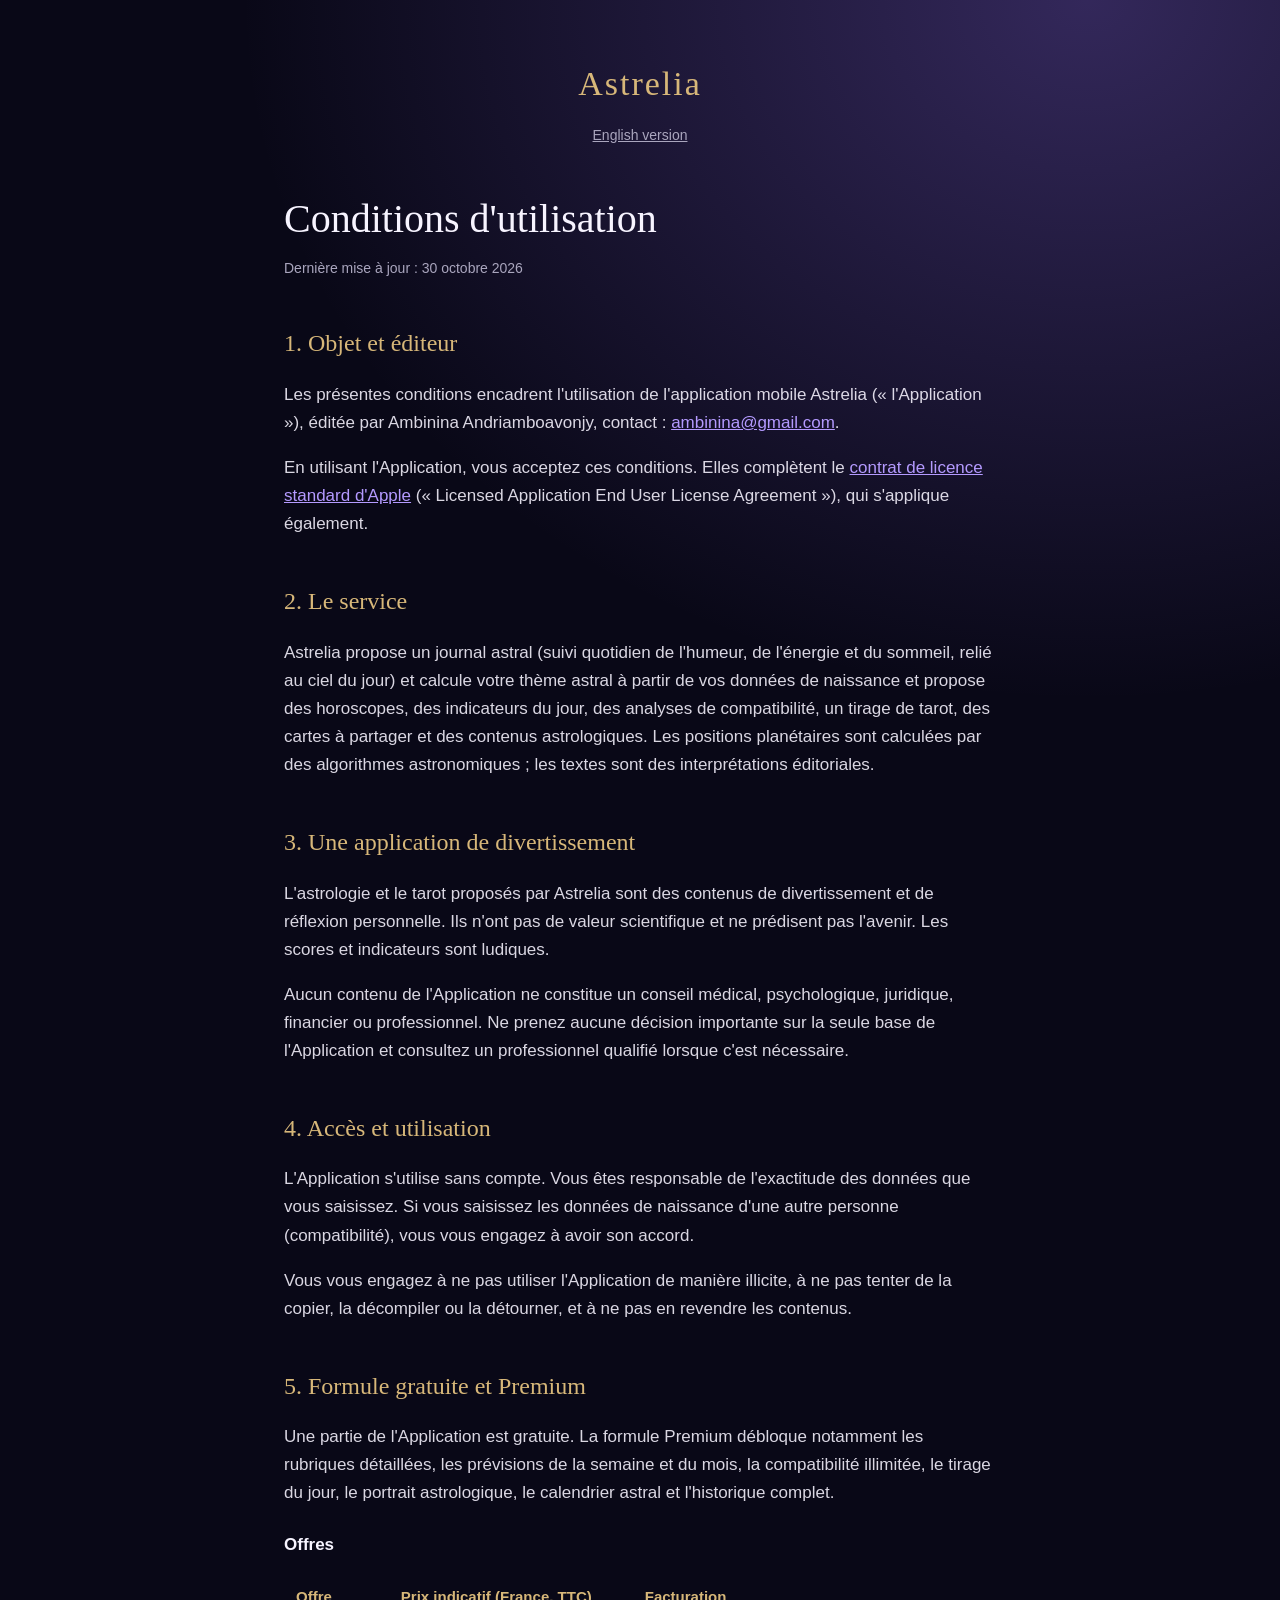
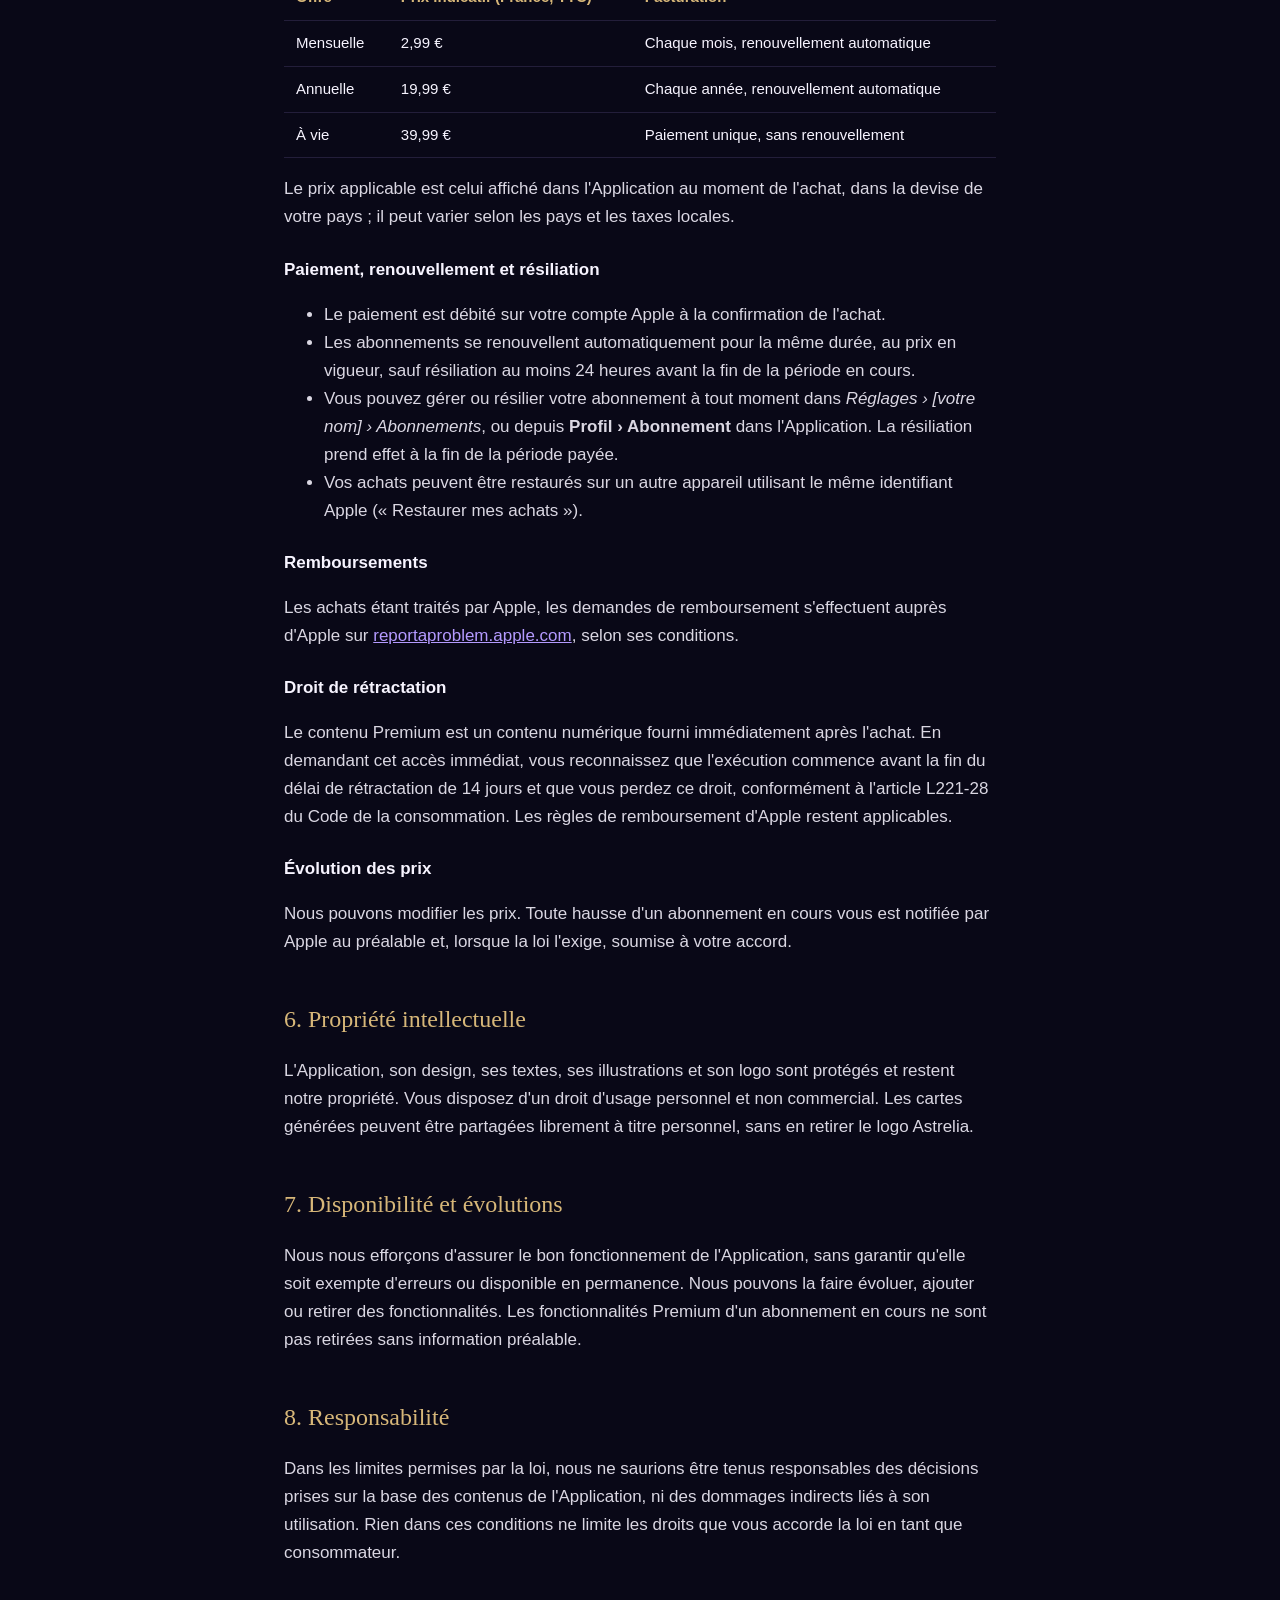
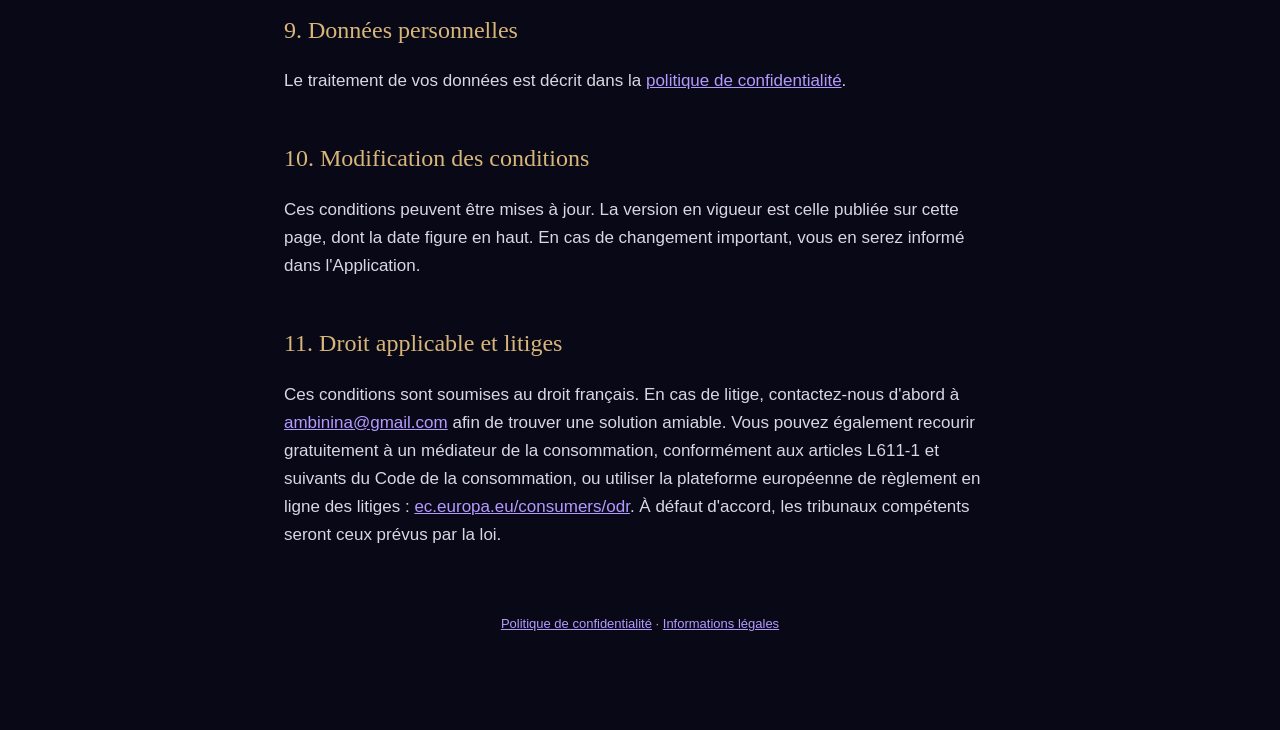
==== commit 518f2c73: "Journal astral : ajout aux politiques de confidentialité et aux conditions Co-Authored-By: Claude Op" ====
--- a/conditions.html
+++ b/conditions.html
@@ -21,7 +21,7 @@
   <p>En utilisant l'Application, vous acceptez ces conditions. Elles complètent le <a href="https://www.apple.com/legal/internet-services/itunes/dev/stdeula/">contrat de licence standard d'Apple</a> (« Licensed Application End User License Agreement »), qui s'applique également.</p>
 
   <h2>2. Le service</h2>
-  <p>Astrelia calcule votre thème astral à partir de vos données de naissance et propose des horoscopes, des indicateurs du jour, des analyses de compatibilité, un tirage de tarot, des cartes à partager et des contenus astrologiques. Les positions planétaires sont calculées par des algorithmes astronomiques ; les textes sont des interprétations éditoriales.</p>
+  <p>Astrelia propose un journal astral (suivi quotidien de l'humeur, de l'énergie et du sommeil, relié au ciel du jour) et calcule votre thème astral à partir de vos données de naissance et propose des horoscopes, des indicateurs du jour, des analyses de compatibilité, un tirage de tarot, des cartes à partager et des contenus astrologiques. Les positions planétaires sont calculées par des algorithmes astronomiques ; les textes sont des interprétations éditoriales.</p>
 
   <h2>3. Une application de divertissement</h2>
   <p>L'astrologie et le tarot proposés par Astrelia sont des contenus de divertissement et de réflexion personnelle. Ils n'ont pas de valeur scientifique et ne prédisent pas l'avenir. Les scores et indicateurs sont ludiques.</p>
